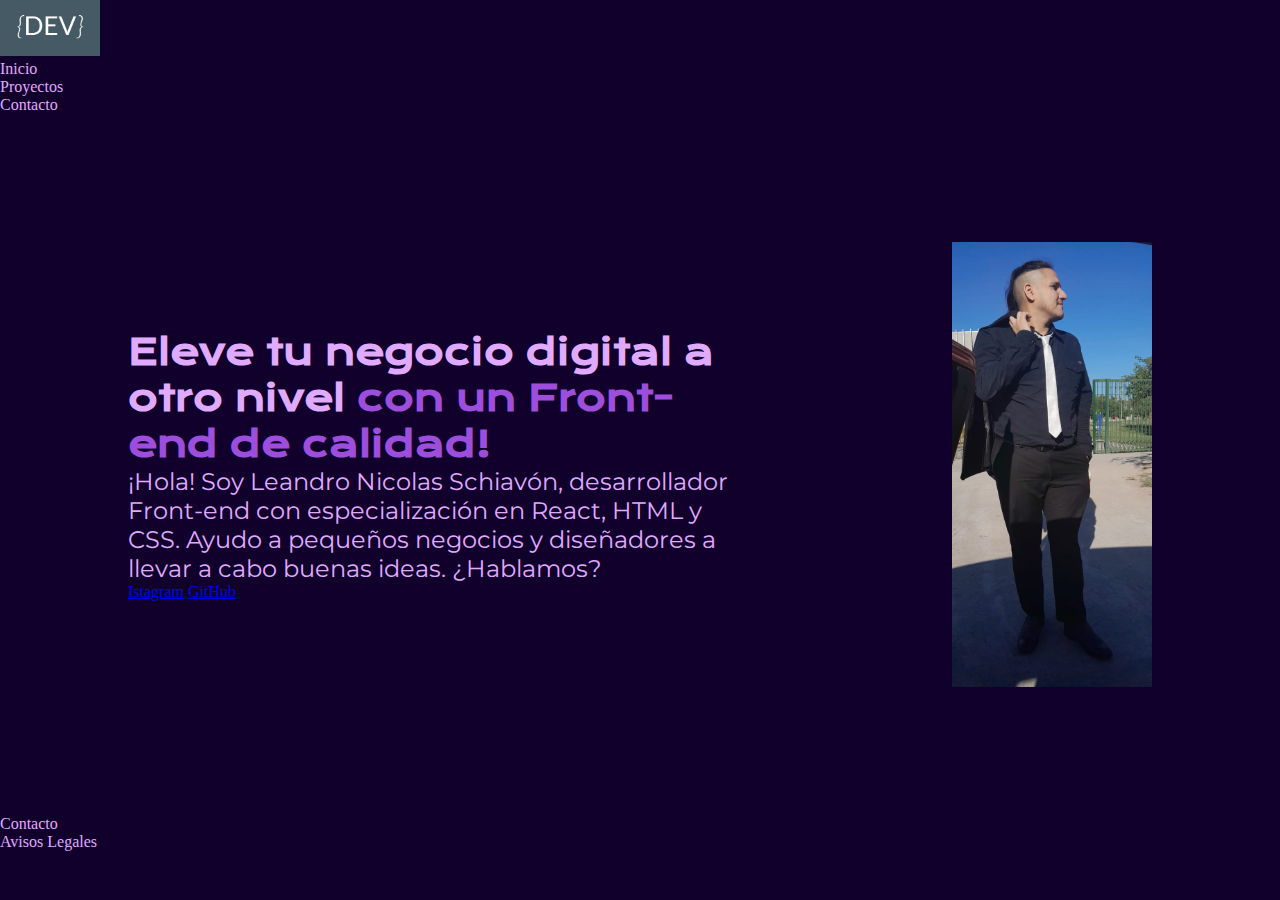
==== index.html @ 9d353d9a "Crea el repositorio portafolio" ====
<!DOCTYPE html>
<html lang="es">
<head>
    <meta charset="UTF-8">
    <meta name="viewport" content="width=device-width, initial-scale=1.0">
    <title>Portafolio de Nicolás Schiavón</title>
    <link rel="stylesheet" href="style/style.css">
</head>
<body>
    <header>
        <img src="logo-dev.png" alt="Logo de la empresa" width="100px">
        <ul>
            <li>Inicio</li>
            <li>Proyectos</li>
            <li>Contacto</li>
        </ul>
    </header>
    <main class="presentacion">
        <section class="presentacion__contenido">
            <h1 class="presentacion__contenido__titulo">Eleve tu negocio digital a otro nivel <strong>con un Front-end de calidad!</strong></h1>
            <p class="presentacion__contenido__texto">¡Hola! Soy Leandro Nicolas Schiavón, desarrollador Front-end con especialización en React, HTML y CSS.
                 Ayudo a pequeños negocios y diseñadores a llevar a cabo buenas ideas. ¿Hablamos?</p>
            <a class="presentacion__enlaces" href="https://www.instagram.com/">Istagram</a>
            <a class="presentacion__enlaces" href="https://github.com/">GitHub</a>
        </section>
        <img src="imagen.jpeg" alt="Imagen de Nico Schiavón" width="200px">
    </main>
    <footer>
        <ul>
            <li>Contacto</li>
            <li>Avisos Legales</li>
        </ul>
    </footer>
</body>
</html>
---- style/style.css ----
@import url('https://fonts.googleapis.com/css2?family=Krona+One&family=Montserrat:ital,wght@0,100..900;1,100..900&display=swap');
* {
    padding: 0;
    margin: 0;
}
body {
    background-color: #10002B;
    color: #E0AAFF;
}

strong {
    color: #9D4EDD;
}



.presentacion {
    display: flex;
    align-items: center;
    justify-content: space-between;
    margin: 10%;
}

.presentacion__contenido {
    width: 615px;
}

.presentacion__contenido__titulo{
    font-size: 36px;
    font-family: "Krona One", serif;
}

.presentacion__contenido__texto{
    font-size: 24px;
    font-family: "Montserrat", serif;

}
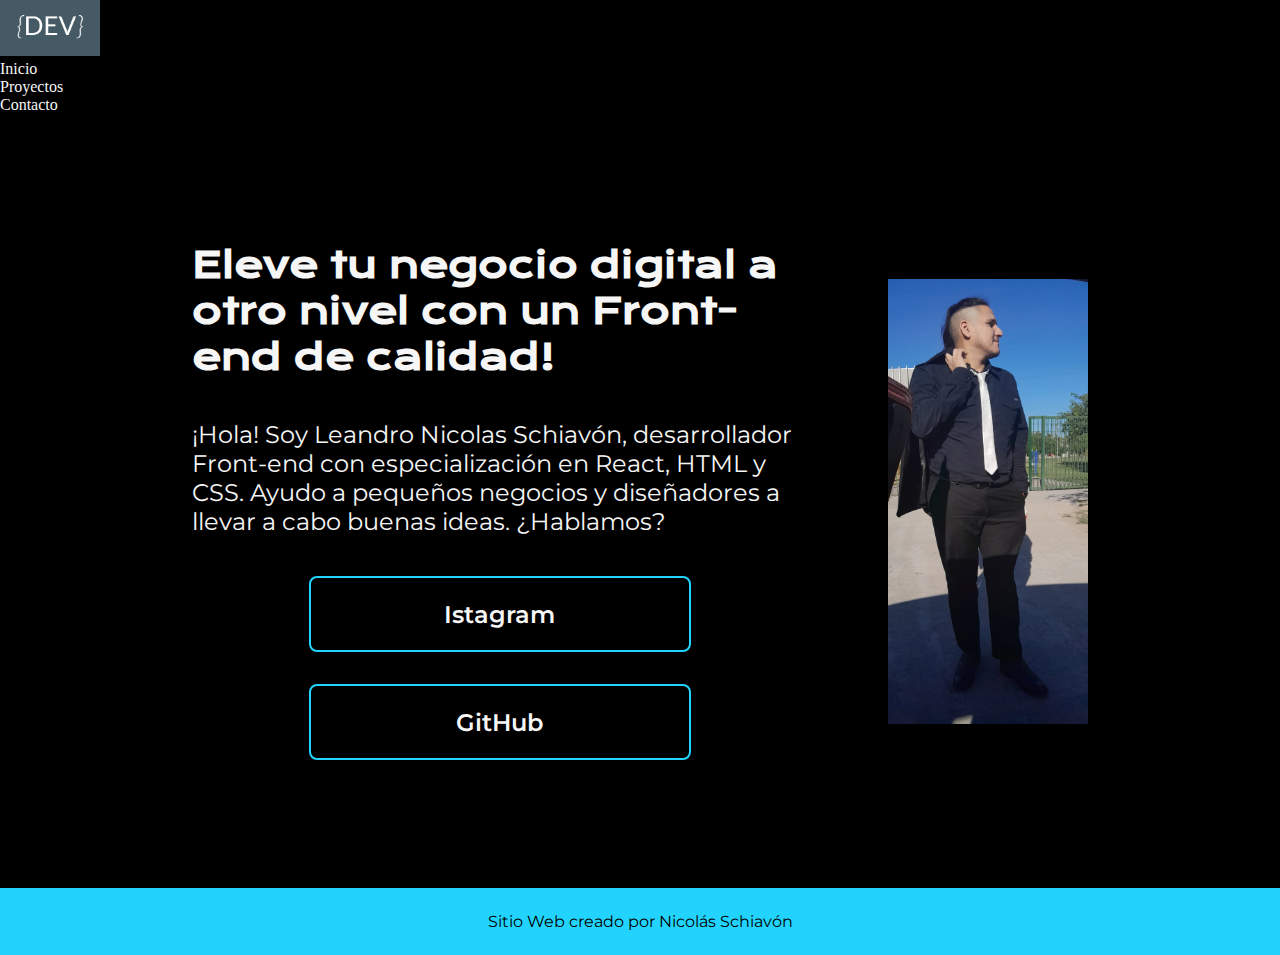
==== commit 00eb7b66: "Actualiza el portafolio" ====
--- a/index.html
+++ b/index.html
@@ -20,16 +20,15 @@
             <h1 class="presentacion__contenido__titulo">Eleve tu negocio digital a otro nivel <strong>con un Front-end de calidad!</strong></h1>
             <p class="presentacion__contenido__texto">¡Hola! Soy Leandro Nicolas Schiavón, desarrollador Front-end con especialización en React, HTML y CSS.
                  Ayudo a pequeños negocios y diseñadores a llevar a cabo buenas ideas. ¿Hablamos?</p>
-            <a class="presentacion__enlaces" href="https://www.instagram.com/">Istagram</a>
-            <a class="presentacion__enlaces" href="https://github.com/">GitHub</a>
+            <div class="presentacion__enlaces">
+                <a class="presentacion__enlaces__link" href="https://www.instagram.com/">Istagram</a>
+                <a class="presentacion__enlaces__link" href="https://github.com/">GitHub</a>
+            </div>
         </section>
         <img src="imagen.jpeg" alt="Imagen de Nico Schiavón" width="200px">
     </main>
-    <footer>
-        <ul>
-            <li>Contacto</li>
-            <li>Avisos Legales</li>
-        </ul>
+    <footer class="footer">
+        Sitio Web creado por Nicolás Schiavón
     </footer>
 </body>
 </html>--- a/style/style.css
+++ b/style/style.css
@@ -1,37 +1,87 @@
-@import url('https://fonts.googleapis.com/css2?family=Krona+One&family=Montserrat:ital,wght@0,100..900;1,100..900&display=swap');
+@import url('https://fonts.googleapis.com/css2?family=Krona+One&family=Montserrat:wght@400;600&display=swap');
+
+
 * {
     padding: 0;
-    margin: 0;
-}
-body {
-    background-color: #10002B;
-    color: #E0AAFF;
+    margin:0;
 }
 
-strong {
-    color: #9D4EDD;
+body{
+    height: 100vh;
+    box-sizing: border-box;
+    background-color: #000000;
+    color: #F6F6F6;
 }
 
 
+.titulo-destaque {
+    color: #22D4FD; ;
+}
 
 .presentacion {
+    margin: 10% 15%;
     display: flex;
     align-items: center;
     justify-content: space-between;
-    margin: 10%;
 }
 
-.presentacion__contenido {
+.presentacion__contenido{
     width: 615px;
+    display: flex;
+    flex-direction: column;
+    gap: 40px;
 }
 
 .presentacion__contenido__titulo{
     font-size: 36px;
-    font-family: "Krona One", serif;
+    font-family: 'Krona One', sans-serif;
 }
 
 .presentacion__contenido__texto{
     font-size: 24px;
-    font-family: "Montserrat", serif;
+    font-family: 'Montserrat', sans-serif;
+}
 
+.presentacion__enlaces{
+    display: flex;
+    flex-direction: column;
+    justify-content: space-between;
+    align-items: center;
+    gap: 32px;
+}
+
+.presentacion__enlaces__subtitulo{
+    font-family: 'Krona One', sans-serif;
+    font-weight: 400;
+    font-size: 24px;
+}
+
+.presentacion__enlaces__link{
+      /* background-color: #22D4FD; */
+      display: flex;
+      justify-content: center;
+      gap: 16px;
+      border: 2px solid #22D4FD;
+      width: 378px;
+      text-align: center;
+      border-radius: 8px;
+      font-size: 24px;
+      font-weight: 600;
+      padding: 21.5px 0;
+      text-decoration: none;
+      color: #F6F6F6;
+      font-family: 'Montserrat', sans-serif;
+}
+
+.presentacion__enlaces__link:hover{
+    background-color: #272727;
+}
+
+footer{
+    background-color: #22D4FD;
+    color: #000;
+    text-align: center;
+    padding: 24px;
+    font-family: 'Montserrat', sans-serif;
+    font-weight: 400;
 }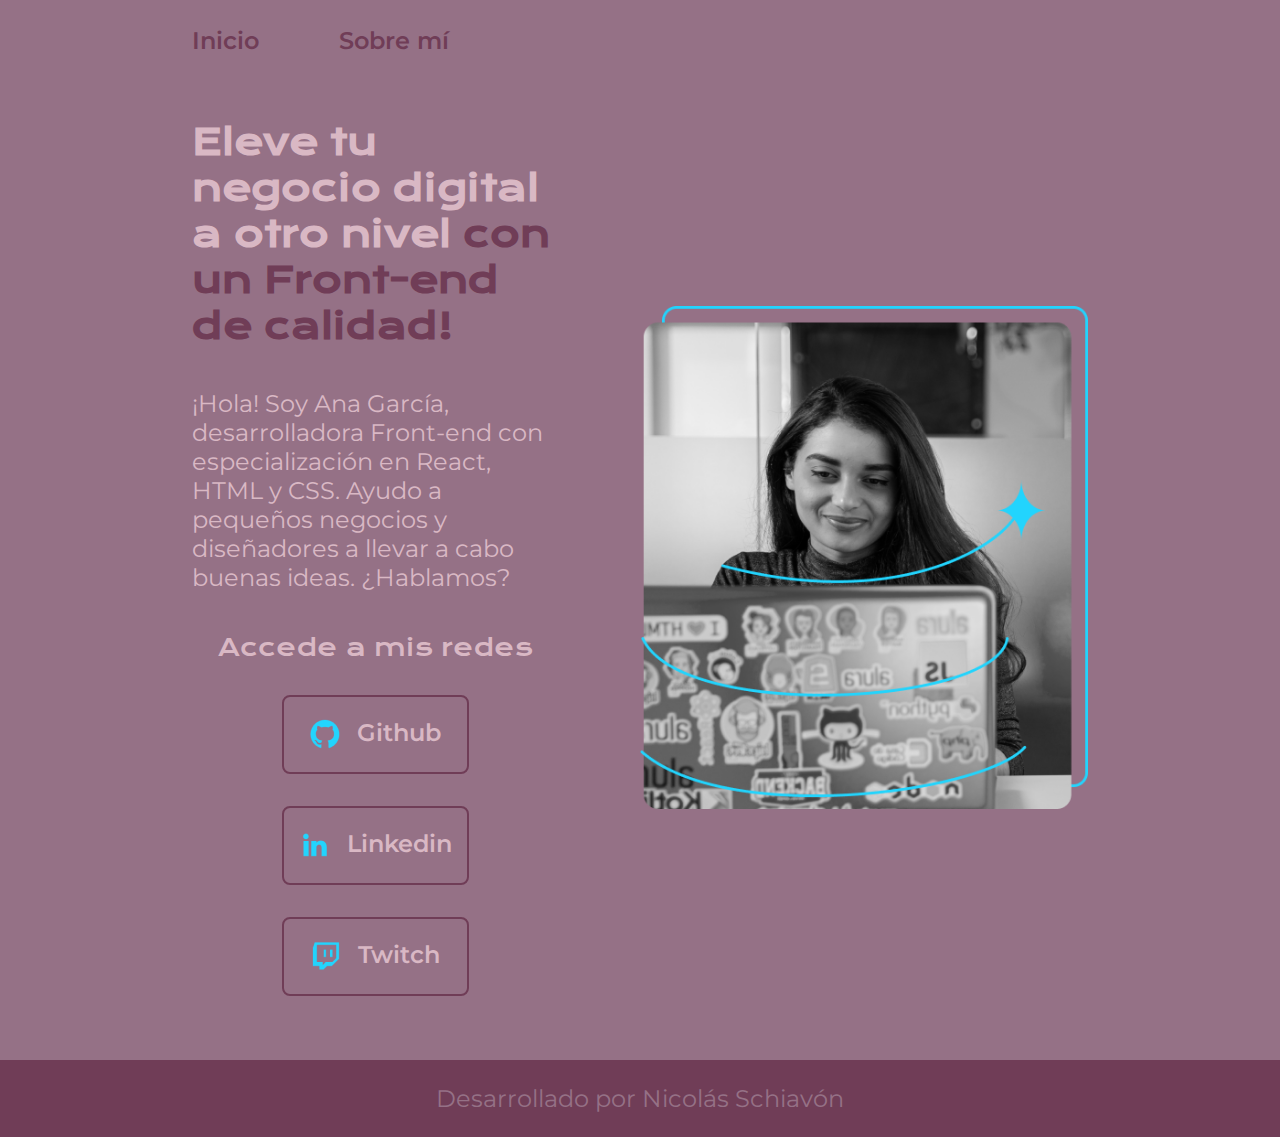
==== commit ee53aff1: "organiza el repositorio" ====
--- a/index.html
+++ b/index.html
@@ -1,34 +1,53 @@
 <!DOCTYPE html>
-<html lang="es">
+<html lang="es-mx">
 <head>
-    <meta charset="UTF-8">
+    <meta charset="UTF-8"> 
+    <meta http-equiv="X-UA-Compatible" content="IE=edge">
     <meta name="viewport" content="width=device-width, initial-scale=1.0">
-    <title>Portafolio de Nicolás Schiavón</title>
-    <link rel="stylesheet" href="style/style.css">
+    <title>Portafolio</title>
+    <link rel="stylesheet" href="./styles/style.css">
+
 </head>
 <body>
-    <header>
-        <img src="logo-dev.png" alt="Logo de la empresa" width="100px">
-        <ul>
-            <li>Inicio</li>
-            <li>Proyectos</li>
-            <li>Contacto</li>
-        </ul>
+    <header class="header">
+        <nav class="header__menu">
+            <a href="index.html" class="header__menu__link">Inicio</a>
+            <a href="about.html" class="header__menu__link">Sobre mí</a>
+        </nav>
     </header>
     <main class="presentacion">
         <section class="presentacion__contenido">
-            <h1 class="presentacion__contenido__titulo">Eleve tu negocio digital a otro nivel <strong>con un Front-end de calidad!</strong></h1>
-            <p class="presentacion__contenido__texto">¡Hola! Soy Leandro Nicolas Schiavón, desarrollador Front-end con especialización en React, HTML y CSS.
-                 Ayudo a pequeños negocios y diseñadores a llevar a cabo buenas ideas. ¿Hablamos?</p>
-            <div class="presentacion__enlaces">
-                <a class="presentacion__enlaces__link" href="https://www.instagram.com/">Istagram</a>
-                <a class="presentacion__enlaces__link" href="https://github.com/">GitHub</a>
-            </div>
+            <h1 class="presentacion__contenido__titulo">
+                Eleve tu negocio digital a otro nivel 
+                <strong class="titulo-destaque">con un Front-end de calidad!
+                </strong></h1>
+                <p class="presentacion__contenido__texto">¡Hola! Soy Ana García, desarrolladora Front-end con
+                    especialización en React, HTML y CSS. Ayudo a pequeños
+                    negocios y diseñadores a llevar a cabo buenas ideas.
+                    ¿Hablamos?
+
+                </p>
+                <div class="presentacion__enlaces">
+                    <h2 class="presentacion__enlaces__subtitulo">Accede a mis redes</h2>
+                    <a class="presentacion__enlaces__link" href="https://github.com/">
+                        <img src="./assets/github.png">
+                        Github
+                    </a>
+                    <a class="presentacion__enlaces__link" href="https://linkedin.com/in/">
+                        <img src="./assets/linkedin.png">
+                        Linkedin
+                    </a>
+                    <a class="presentacion__enlaces__link" href="https://twitch.tv/">
+                        <img src="./assets/twitch.png">
+                        Twitch
+                    </a>
+                </div>
+               
         </section>
-        <img src="imagen.jpeg" alt="Imagen de Nico Schiavón" width="200px">
+            <img class="presentacion__imagen" src="./assets/Imagen.png" alt="Foto de Ana García desarrolando un proyecto">
     </main>
     <footer class="footer">
-        Sitio Web creado por Nicolás Schiavón
+        <p>Desarrollado por Nicolás Schiavón</p>
     </footer>
 </body>
-</html>+</html>
--- a/styles/style.css
+++ b/styles/style.css
@@ -0,0 +1,141 @@
+@import url('https://fonts.googleapis.com/css2?family=Krona+One&family=Montserrat:wght@400;600&display=swap');
+
+:root{
+    --color-primario: #957186;
+    --color-secundario: #d9b8c4;
+    --color-terciario: #703d57;
+    --color-hover: #402a2c;
+
+    --fuente-montserrat: 'Montserrat', sans-serif;
+    --fuente-krona: 'Krona One', sans-serif;
+}
+
+* {
+    padding: 0;
+    margin:0;
+}
+
+body{
+    box-sizing: border-box;
+    background-color: var(--color-primario);
+    color: var(--color-secundario);
+}
+
+.header{
+    padding: 2% 0% 0% 15%;
+}
+
+.header__menu{
+    display: flex;
+    gap: 80px;
+}
+
+.header__menu__link{
+    color: var(--color-terciario);
+    font-family: var(--fuente-montserrat);
+    font-size: 1.5rem;
+    font-style: normal;
+    font-weight: 600;
+    line-height: normal;
+    text-decoration: none;
+}
+
+
+.presentacion {
+    padding: 5% 15%;
+    display: flex;
+    align-items: center;
+    justify-content: space-between;
+    gap: 82px;
+}
+
+.presentacion__contenido{
+    width: 50%;
+    display: flex;
+    flex-direction: column;
+    gap: 40px;
+}
+
+.presentacion__contenido__titulo{
+    font-size: 2.25rem;
+    font-family: var(--fuente-krona);
+}
+
+.titulo-destaque {
+    color: var(--color-terciario);
+}
+
+.presentacion__contenido__texto{
+    font-size: 1.5rem;
+    font-family: var(--fuente-montserrat);
+}
+
+.presentacion__enlaces{
+    display: flex;
+    flex-direction: column;
+    justify-content: space-between;
+    align-items: center;
+    gap: 32px;
+}
+
+.presentacion__enlaces__subtitulo{
+    font-family: var(--fuente-krona);
+    font-weight: 400;
+    font-size: 1.5rem;
+}
+
+.presentacion__enlaces__link{
+      /* background-color: #22D4FD; */
+      display: flex;
+      justify-content: center;
+      gap: 16px;
+      border: 2px solid var(--color-terciario);
+      width: 50%;
+      text-align: center;
+      border-radius: 8px;
+      font-size: 1.5rem;
+      font-weight: 600;
+      padding: 21.5px 0;
+      text-decoration: none;
+      color: var(--color-secundario);
+      font-family: var(--fuente-montserrat);
+}
+
+.presentacion__enlaces__link:hover{
+    background-color: var(--color-hover);
+}
+
+.presentacion__imagen{
+    width: 50%;
+}
+
+.footer{
+    background-color: var(--color-terciario);
+    padding: 24px;
+    color: var(--color-primario);
+    text-align: center;
+    font-family: var(--fuente-montserrat);
+    font-size: 1.5rem;
+    font-style: normal;
+    font-weight: 400;
+}
+
+@media(max-width: 1200px){
+
+    .header{
+        padding:10%;
+    }
+
+    .header__menu{
+        justify-content: center;
+    }
+    
+    .presentacion{
+        flex-direction: column-reverse;
+        padding: 5%;
+    }
+
+    .presentacion__contenido{
+        width: auto;
+    }
+}